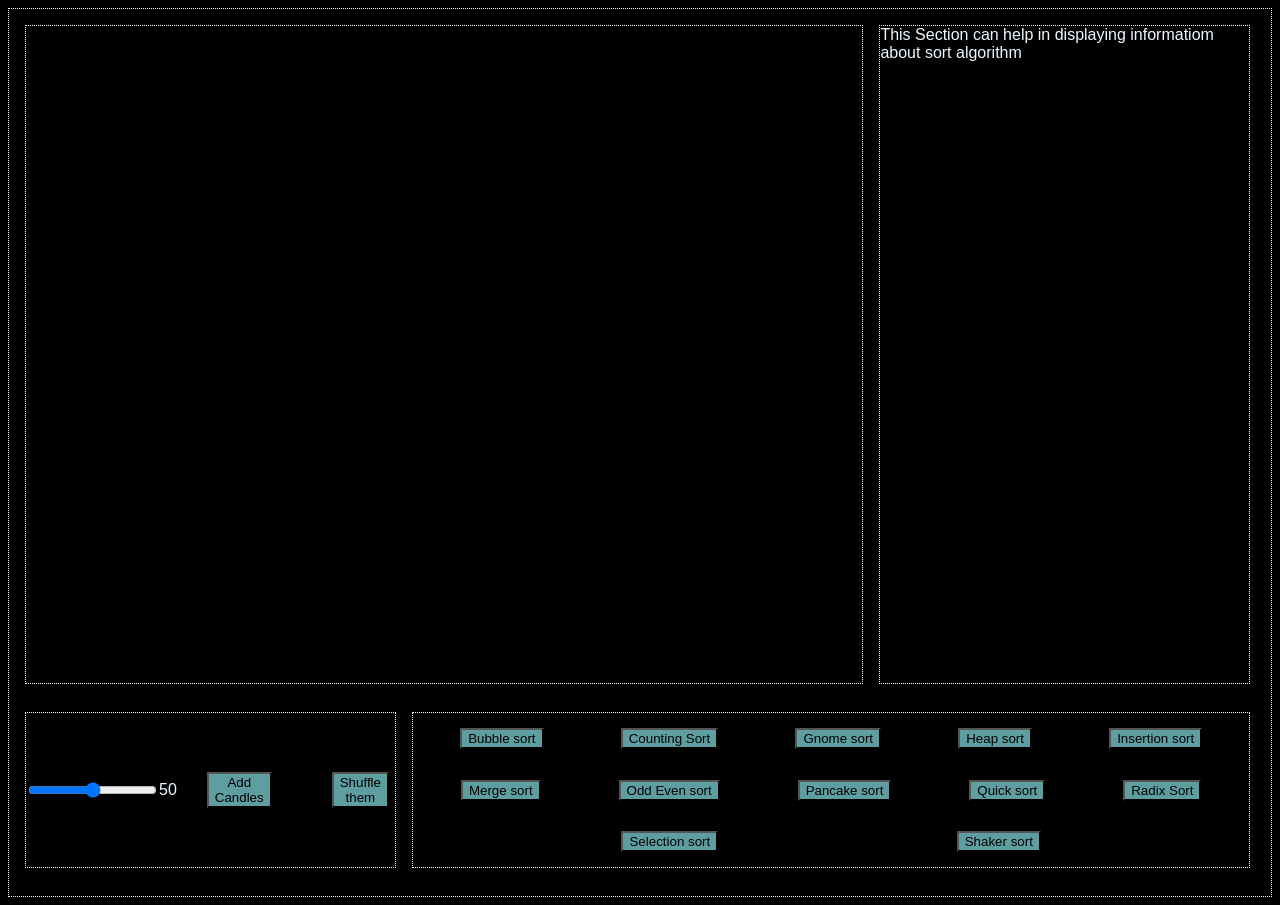
==== index.html @ 6dc23798 "Initial commit" ====
<!DOCTYPE html>
<html lang="en">

<head>
    <meta charset="UTF-8">
    <meta name="viewport" content="width=device-width, initial-scale=1.0">
    <link rel="stylesheet" href="layout.css">
    <link rel="stylesheet" href="style.css">
    <title>Sort Visualisor</title>
</head>

<body>
    <div class="main">
        <div class="graphArea b1"></div>
        <div class="info b2">This Section can help in displaying informatiom about sort algorithm</div>
        <div class="suffle-range b3">
            <input class="rangeINP" type="range" min="5" , max="100" value="num" inputmode="numeric">
            <p class="pINP">50</p>
            <button onclick="genrate()">Add Candles</button>
            <br>
            <button onclick="sfl()">Shuffle them</button>
        </div>
        <div class="sorts b4">
            <button class="btn" onclick="Bubble()">Bubble sort</button>
            <button onclick="countS()">Counting Sort</button>
            <button onclick="gnome()">Gnome sort</button>
            <button onclick="heapSort()">Heap sort</button>
            <button onclick="insertion()">Insertion sort</button>
            <button onclick="divide(0, arr.length - 1);">Merge sort</button>
            <button onclick="oddEvenSort()">Odd Even sort</button>
            <button onclick="pancakeSort()">Pancake sort</button>
            <button onclick="qs(0, arr.length-1)">Quick sort</button>
            <button onclick="radix()">Radix Sort</button>
            <button onclick="selection()">Selection sort</button>
            <button onclick="shakerSort()">Shaker sort</button>
        </div>
    </div>
    <script src="app.js"></script>
    <script src="./sortAlgo/bubbleS.js"></script>
    <script src="./sortAlgo/count.js"></script>
    <script src="./sortAlgo/gnome.js"></script>
    <script src="./sortAlgo/insertionS.js"></script>
    <script src="./sortAlgo/merge.js"></script>
    <script src="./sortAlgo/quick.js"></script>
    <script src="./sortAlgo/selectionS.js"></script>
    <script src="./sortAlgo/radix.js"></script>
    <script src="./sortAlgo/heap.js"></script>
    <script src="./sortAlgo/pancake.js"></script>
    <script src="./sortAlgo/shaker.js"></script>
    <script src="./sortAlgo/oe.js"></script>
</body>
</html>
---- layout.css ----
body {
    background-color: black;
    border: 0.3px dotted white;
    overflow: hidden;
    padding: 1rem;
    color: aliceblue;
}
.main {
    height: 95vh;
    display: flex;
    flex-wrap: wrap;
    gap: 1rem;
}

.b1 {
    border: 0.3px dotted white;
    width: 68%;
    height: 75%;
}
.b2 {
    padding-bottom: 1em;
    border: 0.3px dotted white;
    width: 30%;
    height: 75%;
    overflow: scroll;
}
.b3 {
    border: 0.3px dotted white;
    width: 30%;
    height: 18%;
}
.b4 {
    border: 0.3px dotted white;
    width: 68%;
    height: 18%;
}
/* mediaQuries */
---- style.css ----
* {
    font-family: 'Trebuchet MS', 'Lucida Sans Unicode', 'Lucida Grande', 'Lucida Sans', Arial, sans-serif;
}
.graphArea {
    display: flex;
    gap: 1px;
    justify-content: center;
    align-items: last baseline;
    padding-bottom: 1em;
}
button {
    background-color: cadetblue;
    margin: 0px 30px;
}
.suffle-range {
    display: flex;
    justify-content: space-evenly;
    align-items: center;
}
.sorts {
    display: flex;
    justify-content: space-evenly;
    align-items: center;
    flex-wrap: wrap;
}
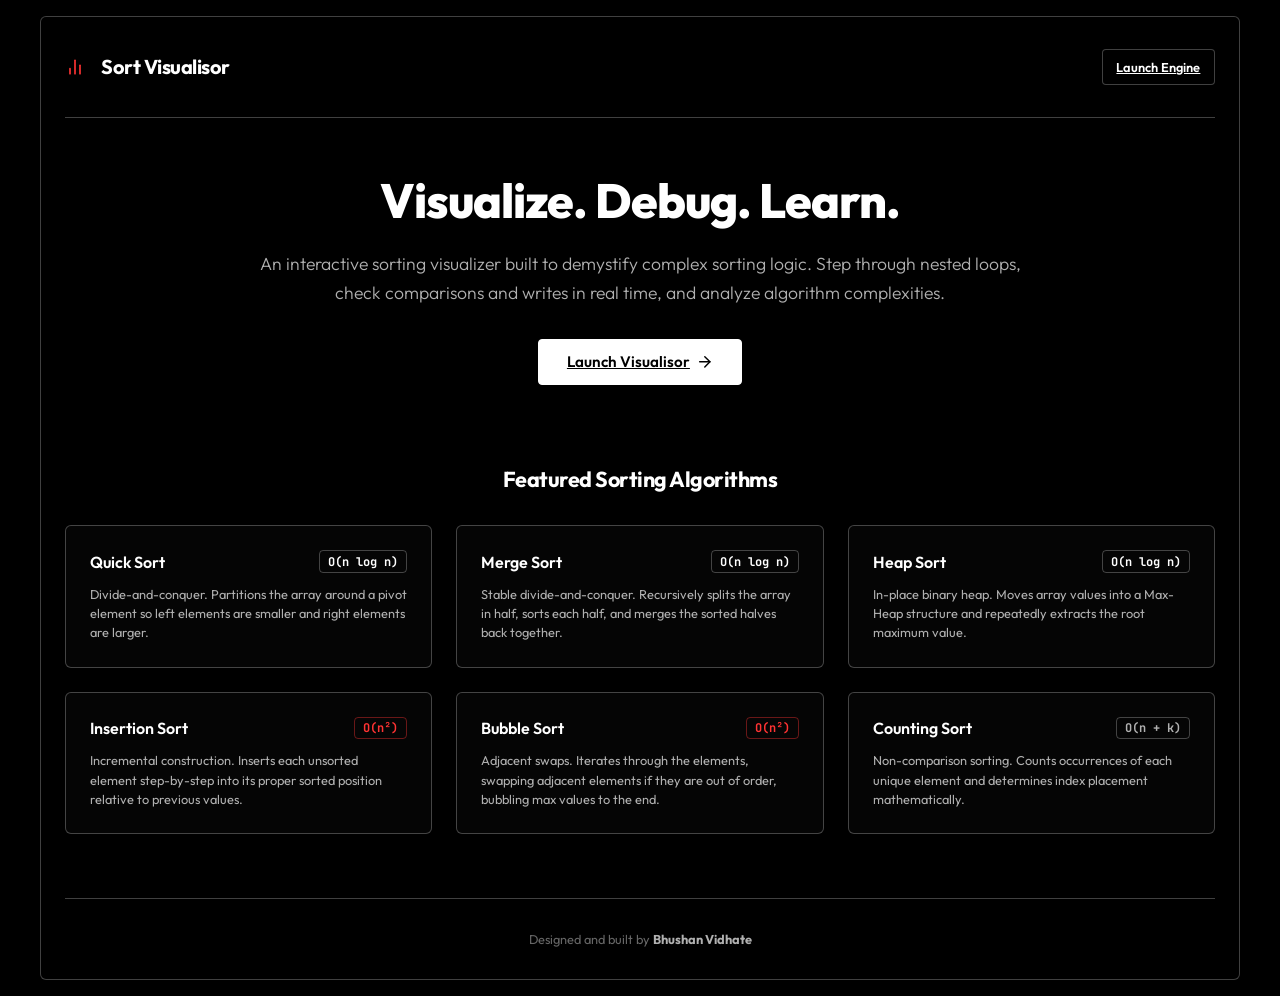
==== commit a9b3beda: "changes UI" ====
--- a/index.html
+++ b/index.html
@@ -1,52 +1,107 @@
 <!DOCTYPE html>
 <html lang="en">
-
 <head>
     <meta charset="UTF-8">
     <meta name="viewport" content="width=device-width, initial-scale=1.0">
-    <link rel="stylesheet" href="layout.css">
+    <title>Sort Visualisor - Home</title>
+    <!-- Google Fonts: Outfits for headings/UI, JetBrains Mono for complexities -->
+    <link rel="preconnect" href="https://fonts.googleapis.com">
+    <link rel="preconnect" href="https://fonts.gstatic.com" crossorigin>
+    <link href="https://fonts.googleapis.com/css2?family=JetBrains+Mono:wght@400;500;700&family=Outfit:wght@300;400;500;600;700;800&display=swap" rel="stylesheet">
     <link rel="stylesheet" href="style.css">
-    <title>Sort Visualisor</title>
 </head>
+<body>
+    <div class="landing-layout">
+        <!-- HEADER -->
+        <header class="landing-header">
+            <div class="logo-area">
+                <svg class="logo-icon" viewBox="0 0 24 24" fill="none" stroke="currentColor" stroke-width="2">
+                    <line x1="18" y1="20" x2="18" y2="10" stroke-linecap="round"></line>
+                    <line x1="12" y1="20" x2="12" y2="4" stroke-linecap="round"></line>
+                    <line x1="6" y1="20" x2="6" y2="14" stroke-linecap="round"></line>
+                </svg>
+                <span class="logo-title">Sort Visualisor</span>
+            </div>
+            <a href="visualizer.html" class="btn launch-nav-btn">Launch Engine</a>
+        </header>
 
-<body>
-    <div class="main">
-        <div class="graphArea b1"></div>
-        <div class="info b2">This Section can help in displaying informatiom about sort algorithm</div>
-        <div class="suffle-range b3">
-            <input class="rangeINP" type="range" min="5" , max="100" value="num" inputmode="numeric">
-            <p class="pINP">50</p>
-            <button onclick="genrate()">Add Candles</button>
-            <br>
-            <button onclick="sfl()">Shuffle them</button>
-        </div>
-        <div class="sorts b4">
-            <button class="btn" onclick="Bubble()">Bubble sort</button>
-            <button onclick="countS()">Counting Sort</button>
-            <button onclick="gnome()">Gnome sort</button>
-            <button onclick="heapSort()">Heap sort</button>
-            <button onclick="insertion()">Insertion sort</button>
-            <button onclick="divide(0, arr.length - 1);">Merge sort</button>
-            <button onclick="oddEvenSort()">Odd Even sort</button>
-            <button onclick="pancakeSort()">Pancake sort</button>
-            <button onclick="qs(0, arr.length-1)">Quick sort</button>
-            <button onclick="radix()">Radix Sort</button>
-            <button onclick="selection()">Selection sort</button>
-            <button onclick="shakerSort()">Shaker sort</button>
-        </div>
+        <!-- HERO SECTION -->
+        <section class="hero-section">
+            <h1 class="hero-title">Visualize. Debug. Learn.</h1>
+            <p class="hero-subtitle">
+                An interactive sorting visualizer built to demystify complex sorting logic. Step through nested loops, check comparisons and writes in real time, and analyze algorithm complexities.
+            </p>
+            <div class="hero-actions">
+                <a href="visualizer.html" class="btn primary-hero-btn">
+                    Launch Visualisor
+                    <svg viewBox="0 0 24 24" fill="none" stroke="currentColor" stroke-width="2" class="arrow-icon">
+                        <line x1="5" y1="12" x2="19" y2="12" stroke-linecap="round"></line>
+                        <polyline points="12 5 19 12 12 19" stroke-linecap="round" stroke-linejoin="round"></polyline>
+                    </svg>
+                </a>
+            </div>
+        </section>
+
+        <!-- ALGORITHMS PREVIEW SECTION -->
+        <section class="preview-section">
+            <h2 class="preview-heading">Featured Sorting Algorithms</h2>
+            <div class="algo-grid">
+                
+                <div class="preview-card">
+                    <div class="preview-card-header">
+                        <h3>Quick Sort</h3>
+                        <span class="complexity-badge">O(n log n)</span>
+                    </div>
+                    <p class="preview-card-desc">Divide-and-conquer. Partitions the array around a pivot element so left elements are smaller and right elements are larger.</p>
+                </div>
+                
+                <div class="preview-card">
+                    <div class="preview-card-header">
+                        <h3>Merge Sort</h3>
+                        <span class="complexity-badge">O(n log n)</span>
+                    </div>
+                    <p class="preview-card-desc">Stable divide-and-conquer. Recursively splits the array in half, sorts each half, and merges the sorted halves back together.</p>
+                </div>
+                
+                <div class="preview-card">
+                    <div class="preview-card-header">
+                        <h3>Heap Sort</h3>
+                        <span class="complexity-badge">O(n log n)</span>
+                    </div>
+                    <p class="preview-card-desc">In-place binary heap. Moves array values into a Max-Heap structure and repeatedly extracts the root maximum value.</p>
+                </div>
+
+                <div class="preview-card">
+                    <div class="preview-card-header">
+                        <h3>Insertion Sort</h3>
+                        <span class="complexity-badge-worst">O(n²)</span>
+                    </div>
+                    <p class="preview-card-desc">Incremental construction. Inserts each unsorted element step-by-step into its proper sorted position relative to previous values.</p>
+                </div>
+
+                <div class="preview-card">
+                    <div class="preview-card-header">
+                        <h3>Bubble Sort</h3>
+                        <span class="complexity-badge-worst">O(n²)</span>
+                    </div>
+                    <p class="preview-card-desc">Adjacent swaps. Iterates through the elements, swapping adjacent elements if they are out of order, bubbling max values to the end.</p>
+                </div>
+
+                <div class="preview-card">
+                    <div class="preview-card-header">
+                        <h3>Counting Sort</h3>
+                        <span class="complexity-badge-k">O(n + k)</span>
+                    </div>
+                    <p class="preview-card-desc">Non-comparison sorting. Counts occurrences of each unique element and determines index placement mathematically.</p>
+                </div>
+                
+            </div>
+        </section>
+
+        <!-- FOOTER -->
+        <footer class="landing-footer">
+            <p>Designed and built by <strong>Bhushan Vidhate</strong></p>
+        </footer>
     </div>
-    <script src="app.js"></script>
-    <script src="./sortAlgo/bubbleS.js"></script>
-    <script src="./sortAlgo/count.js"></script>
-    <script src="./sortAlgo/gnome.js"></script>
-    <script src="./sortAlgo/insertionS.js"></script>
-    <script src="./sortAlgo/merge.js"></script>
-    <script src="./sortAlgo/quick.js"></script>
-    <script src="./sortAlgo/selectionS.js"></script>
-    <script src="./sortAlgo/radix.js"></script>
-    <script src="./sortAlgo/heap.js"></script>
-    <script src="./sortAlgo/pancake.js"></script>
-    <script src="./sortAlgo/shaker.js"></script>
-    <script src="./sortAlgo/oe.js"></script>
 </body>
 </html>
--- a/style.css
+++ b/style.css
@@ -1,25 +1,892 @@
+/* 
+ * Sort Visualisor - Clean Black, White, and Red Styling
+ * Restored to original project constraints with professional UI/UX layout.
+ */
+
+ :root {
+    --bg-app: #000000;
+    --bg-panel: #000000;
+    --bg-canvas: #000000;
+    --bg-code: #000000;
+    --border-color: rgba(255, 255, 255, 0.25);
+    --border-color-focus: rgba(255, 255, 255, 0.6);
+    
+    --color-accent: #ff3333;      /* Red for Candle Transfer and Accents */
+    --color-accent-hover: #cc0000;
+    
+    --text-primary: #ffffff;
+    --text-muted: #b0b0b0;
+    --text-dimmed: #666666;
+    
+    /* Strict Black, White, Red Palette */
+    --bar-default: #ffffff;       /* White candles */
+    --bar-compare: #ff3333;       /* Red for transfer */
+    --bar-swap: #ff3333;          /* Red */
+    --bar-write: #ff3333;         /* Red */
+    --bar-pivot: #ff3333;         /* Red */
+    --bar-sorted-sweep: #ffffff;  /* White sweep */
+    --bar-sorted: #ffffff;        /* White sorted */
+    --bar-success: #ffffff;
+    
+    --font-sans: 'Outfit', -apple-system, BlinkMacSystemFont, "Segoe UI", Roboto, sans-serif;
+    --font-mono: 'JetBrains Mono', monospace;
+    
+    --radius-sm: 4px;
+    --radius-md: 6px;
+    --transition: all 0.15s ease-in-out;
+}
+
 * {
-    font-family: 'Trebuchet MS', 'Lucida Sans Unicode', 'Lucida Grande', 'Lucida Sans', Arial, sans-serif;
-}
+    margin: 0;
+    padding: 0;
+    box-sizing: border-box;
+    font-family: var(--font-sans);
+    scrollbar-width: thin;
+    scrollbar-color: rgba(255, 255, 255, 0.25) transparent;
+}
+
+/* Scrollbars */
+::-webkit-scrollbar {
+    width: 6px;
+    height: 6px;
+}
+::-webkit-scrollbar-track {
+    background: transparent;
+}
+::-webkit-scrollbar-thumb {
+    background: rgba(255, 255, 255, 0.25);
+    border-radius: var(--radius-sm);
+}
+::-webkit-scrollbar-thumb:hover {
+    background: rgba(255, 255, 255, 0.5);
+}
+
+body {
+    background-color: var(--bg-app);
+    color: var(--text-primary);
+    min-height: 100vh;
+    display: flex;
+    justify-content: center;
+    align-items: center;
+    padding: 1rem;
+    overflow-y: auto;
+}
+
+/* LANDING PAGE SPECIFIC LAYOUT */
+.landing-layout {
+    width: 100%;
+    max-width: 1200px;
+    margin: 0 auto;
+    min-height: 85vh;
+    display: flex;
+    flex-direction: column;
+    padding: 2rem 1.5rem;
+    background: #000;
+    border: 1px solid var(--border-color);
+    border-radius: var(--radius-md);
+}
+
+.landing-header {
+    display: flex;
+    justify-content: space-between;
+    align-items: center;
+    padding-bottom: 2rem;
+    border-bottom: 1px solid var(--border-color);
+    margin-bottom: 3.5rem;
+}
+
+.logo-title {
+    font-size: 1.25rem;
+    font-weight: 700;
+    letter-spacing: -0.5px;
+    color: var(--text-primary);
+}
+
+.launch-nav-btn {
+    border-color: var(--border-color) !important;
+}
+
+.launch-nav-btn:hover {
+    background: var(--text-primary) !important;
+    color: var(--bg-app) !important;
+    border-color: var(--text-primary) !important;
+}
+
+/* Hero elements */
+.hero-section {
+    max-width: 800px;
+    margin: 0 auto 5rem;
+    text-align: center;
+}
+
+.hero-title {
+    font-size: 3rem;
+    font-weight: 800;
+    letter-spacing: -1px;
+    line-height: 1.1;
+    margin-bottom: 1.5rem;
+    color: var(--text-primary);
+}
+
+.hero-subtitle {
+    font-size: 1.1rem;
+    color: var(--text-muted);
+    line-height: 1.6;
+    margin-bottom: 2rem;
+    font-weight: 300;
+}
+
+.hero-actions {
+    display: flex;
+    justify-content: center;
+}
+
+.primary-hero-btn {
+    background: var(--text-primary) !important;
+    color: var(--bg-app) !important;
+    border-color: var(--text-primary) !important;
+    padding: 0.8rem 1.75rem !important;
+    font-size: 0.95rem !important;
+    border-radius: var(--radius-sm);
+}
+
+.primary-hero-btn:hover {
+    background: var(--color-accent) !important;
+    border-color: var(--color-accent) !important;
+    color: #ffffff !important;
+}
+
+.arrow-icon {
+    width: 1.1rem;
+    height: 1.1rem;
+    transition: var(--transition);
+}
+
+.primary-hero-btn:hover .arrow-icon {
+    transform: translateX(3px);
+}
+
+/* Feature grid */
+.preview-section {
+    margin-bottom: 4rem;
+}
+
+.preview-heading {
+    font-size: 1.35rem;
+    font-weight: 700;
+    margin-bottom: 2rem;
+    text-align: center;
+    letter-spacing: -0.5px;
+}
+
+.algo-grid {
+    display: grid;
+    grid-template-columns: repeat(auto-fit, minmax(320px, 1fr));
+    gap: 1.5rem;
+}
+
+.preview-card {
+    background: #050505;
+    border: 1px solid var(--border-color);
+    border-radius: var(--radius-md);
+    padding: 1.5rem;
+    transition: var(--transition);
+}
+
+.preview-card:hover {
+    border-color: var(--color-accent);
+}
+
+.preview-card-header {
+    display: flex;
+    justify-content: space-between;
+    align-items: center;
+    margin-bottom: 0.75rem;
+}
+
+.preview-card-header h3 {
+    font-size: 1rem;
+    font-weight: 600;
+}
+
+.complexity-badge, .complexity-badge-worst, .complexity-badge-k {
+    font-family: var(--font-mono);
+    font-size: 0.75rem;
+    font-weight: 700;
+    padding: 0.15rem 0.5rem;
+    border-radius: var(--radius-sm);
+    border: 1px solid var(--border-color);
+}
+
+.complexity-badge {
+    color: var(--text-primary);
+}
+
+.complexity-badge-worst {
+    color: var(--color-accent);
+    border-color: rgba(255, 51, 51, 0.4);
+}
+
+.complexity-badge-k {
+    color: var(--text-muted);
+}
+
+.preview-card-desc {
+    font-size: 0.8rem;
+    color: var(--text-muted);
+    line-height: 1.5;
+}
+
+.landing-footer {
+    text-align: center;
+    padding-top: 2rem;
+    border-top: 1px solid var(--border-color);
+    font-size: 0.8rem;
+    color: var(--text-dimmed);
+}
+
+.landing-footer strong {
+    color: var(--text-muted);
+}
+
+/* APPLICATION LAYOUT (visualizer.html) */
+.app-layout {
+    width: 100%;
+    max-width: 1600px;
+    height: 94vh;
+    background: var(--bg-panel);
+    border: 1px solid var(--border-color);
+    border-radius: var(--radius-md);
+    display: flex;
+    flex-direction: column;
+    overflow: hidden;
+}
+
+/* Header bar */
+.app-header {
+    padding: 0.9rem 1.5rem;
+    border-bottom: 1px solid var(--border-color);
+    display: flex;
+    justify-content: space-between;
+    align-items: center;
+    background: #000;
+    flex-wrap: wrap;
+    gap: 1rem;
+}
+
+.logo-area {
+    display: flex;
+    align-items: center;
+    gap: 1rem;
+}
+
+.back-link {
+    display: flex;
+    align-items: center;
+    gap: 0.35rem;
+    text-decoration: none;
+    font-size: 0.8rem;
+    font-weight: 600;
+    color: var(--text-muted);
+    border: 1px solid var(--border-color);
+    padding: 0.4rem 0.75rem;
+    border-radius: var(--radius-sm);
+    transition: var(--transition);
+}
+
+.back-link:hover {
+    color: var(--text-primary);
+    border-color: var(--text-primary);
+    background: rgba(255, 255, 255, 0.05);
+}
+
+.back-icon {
+    width: 0.85rem;
+    height: 0.85rem;
+}
+
+.logo-icon {
+    width: 1.25rem;
+    height: 1.25rem;
+    color: var(--color-accent);
+}
+
+.logo-text h1 {
+    font-size: 1.1rem;
+    font-weight: 700;
+    letter-spacing: -0.5px;
+    color: var(--text-primary);
+}
+
+.logo-text p {
+    font-size: 0.7rem;
+    color: var(--text-muted);
+    margin-top: -2px;
+}
+
+/* Counters */
+.telemetry-bar {
+    display: flex;
+    gap: 1rem;
+}
+
+.stat-badge {
+    background: var(--bg-app);
+    border: 1px solid var(--border-color);
+    border-radius: var(--radius-sm);
+    padding: 0.4rem 1rem;
+    display: flex;
+    flex-direction: column;
+    align-items: flex-start;
+    min-width: 105px;
+}
+
+.stat-label {
+    font-size: 0.65rem;
+    color: var(--text-dimmed);
+    text-transform: uppercase;
+    letter-spacing: 0.5px;
+    margin-bottom: 0.1rem;
+    font-weight: 600;
+}
+
+.stat-value {
+    font-size: 1.05rem;
+    font-weight: 700;
+    color: var(--text-primary);
+}
+
+/* Main 3-column layout structure */
+.main-content {
+    flex: 1;
+    display: grid;
+    grid-template-columns: 280px 1fr 320px;
+    overflow: hidden;
+}
+
+.control-panel, .analytics-panel {
+    height: 100%;
+    display: flex;
+    flex-direction: column;
+    overflow-y: auto;
+}
+
+.control-panel {
+    border-right: 1px solid var(--border-color);
+}
+
+.analytics-panel {
+    border-left: 1px solid var(--border-color);
+}
+
+.panel-section {
+    padding: 1.25rem;
+    border-bottom: 1px solid var(--border-color);
+}
+
+.panel-section:last-child {
+    border-bottom: none;
+}
+
+.panel-heading {
+    font-size: 0.75rem;
+    font-weight: 700;
+    text-transform: uppercase;
+    letter-spacing: 1px;
+    color: var(--text-muted);
+    margin-bottom: 1rem;
+}
+
+/* Inputs & Form layout */
+.control-group {
+    margin-bottom: 1.25rem;
+}
+
+.control-group:last-child {
+    margin-bottom: 0;
+}
+
+.control-group label {
+    display: block;
+    font-size: 0.75rem;
+    font-weight: 600;
+    color: var(--text-muted);
+    margin-bottom: 0.35rem;
+}
+
+/* Select element */
+.select-container {
+    position: relative;
+    width: 100%;
+}
+
+.select-container select {
+    width: 100%;
+    background: var(--bg-app);
+    border: 1px solid var(--border-color);
+    border-radius: var(--radius-sm);
+    padding: 0.55rem 0.75rem;
+    color: var(--text-primary);
+    font-size: 0.8rem;
+    font-weight: 500;
+    outline: none;
+    cursor: pointer;
+    appearance: none;
+    -webkit-appearance: none;
+    transition: var(--transition);
+}
+
+.select-container select:focus {
+    border-color: var(--border-color-focus);
+}
+
+.select-container::after {
+    content: "▼";
+    font-size: 0.6rem;
+    color: var(--text-dimmed);
+    position: absolute;
+    right: 0.75rem;
+    top: 50%;
+    transform: translateY(-50%);
+    pointer-events: none;
+}
+
+/* Slider */
+.slider-info {
+    display: flex;
+    justify-content: space-between;
+    align-items: center;
+    margin-bottom: 0.35rem;
+}
+
+.slider-info label {
+    margin-bottom: 0;
+}
+
+.badge {
+    background: var(--bg-app);
+    border: 1px solid var(--border-color);
+    border-radius: var(--radius-sm);
+    padding: 0.1rem 0.4rem;
+    font-size: 0.7rem;
+    font-weight: 700;
+    color: var(--text-primary);
+}
+
+input[type="range"] {
+    -webkit-appearance: none;
+    width: 100%;
+    height: 3px;
+    background: var(--border-color);
+    border-radius: 1px;
+    outline: none;
+}
+
+input[type="range"]::-webkit-slider-thumb {
+    -webkit-appearance: none;
+    width: 12px;
+    height: 12px;
+    border-radius: 50%;
+    background: var(--text-primary);
+    cursor: pointer;
+    transition: var(--transition);
+}
+
+input[type="range"]::-webkit-slider-thumb:hover {
+    background: var(--color-accent);
+}
+
+/* Inject array text field */
+.input-action-row {
+    display: flex;
+    gap: 0.5rem;
+}
+
+.input-action-row input {
+    flex: 1;
+    background: var(--bg-app);
+    border: 1px solid var(--border-color);
+    border-radius: var(--radius-sm);
+    padding: 0.5rem 0.75rem;
+    color: var(--text-primary);
+    font-size: 0.8rem;
+    outline: none;
+    transition: var(--transition);
+}
+
+.input-action-row input:focus {
+    border-color: var(--border-color-focus);
+}
+
+/* Solid Minimalist Buttons */
+.btn {
+    border: 1px solid var(--border-color);
+    background: var(--bg-app);
+    color: var(--text-primary);
+    font-size: 0.8rem;
+    font-weight: 600;
+    border-radius: var(--radius-sm);
+    padding: 0.55rem 0.85rem;
+    cursor: pointer;
+    display: inline-flex;
+    align-items: center;
+    justify-content: center;
+    gap: 0.35rem;
+    transition: var(--transition);
+    outline: none;
+}
+
+.primary-outline-btn {
+    background: transparent;
+    border-color: var(--border-color);
+}
+
+.primary-outline-btn:hover {
+    border-color: var(--text-primary);
+}
+
+.play-btn {
+    background: var(--text-primary);
+    border-color: var(--text-primary);
+    color: var(--bg-app);
+}
+
+.play-btn:hover:not(:disabled) {
+    background: var(--color-accent);
+    border-color: var(--color-accent);
+    color: #ffffff;
+}
+
+.pause-btn {
+    background: transparent;
+    border-color: rgba(255, 51, 51, 0.4);
+    color: #f87171;
+}
+
+.pause-btn:hover:not(:disabled) {
+    background: rgba(255, 51, 51, 0.1);
+}
+
+.step-btn:hover:not(:disabled) {
+    background: rgba(255, 255, 255, 0.05);
+}
+
+.reset-btn:hover:not(:disabled) {
+    background: rgba(255, 255, 255, 0.05);
+}
+
+.btn:disabled {
+    opacity: 0.4;
+    cursor: not-allowed;
+}
+
+.control-grid {
+    display: grid;
+    grid-template-columns: 1fr 1fr;
+    gap: 0.5rem;
+    margin-bottom: 0.75rem;
+}
+
+.utility-actions {
+    display: flex;
+    flex-direction: column;
+    gap: 0.4rem;
+}
+
+.text-btn {
+    width: 100%;
+    padding: 0.45rem;
+    font-size: 0.75rem;
+}
+
+.text-btn:hover {
+    background: rgba(255, 255, 255, 0.05);
+}
+
+/* CENTER VISUALIZATION GRAPH */
+.canvas-panel {
+    background: var(--bg-canvas);
+    border-left: none;
+    border-right: none;
+    display: flex;
+    justify-content: center;
+    align-items: center;
+    padding: 2rem;
+    overflow: hidden;
+}
+
 .graphArea {
-    display: flex;
-    gap: 1px;
+    width: 100%;
+    height: 100%;
+    display: flex;
+    align-items: flex-end;
     justify-content: center;
-    align-items: last baseline;
-    padding-bottom: 1em;
-}
-button {
-    background-color: cadetblue;
-    margin: 0px 30px;
-}
-.suffle-range {
-    display: flex;
-    justify-content: space-evenly;
-    align-items: center;
-}
-.sorts {
-    display: flex;
-    justify-content: space-evenly;
-    align-items: center;
-    flex-wrap: wrap;
+}
+
+/* Visualization column bar */
+.visual-bar {
+    position: relative;
+    background: var(--bar-default); /* Solid white */
+    border-radius: 0; /* Flat, sharp corners */
+}
+
+/* Visual bar states: strictly turn red when transferred (compares, swaps, pivots, writes) */
+.visual-bar.comparing {
+    background: var(--bar-compare) !important;
+}
+
+.visual-bar.swapping {
+    background: var(--bar-swap) !important;
+}
+
+.visual-bar.writing {
+    background: var(--bar-write) !important;
+}
+
+.visual-bar.pivot {
+    background: var(--bar-pivot) !important;
+}
+
+.visual-bar.sorted-sweep {
+    background: var(--bar-sorted-sweep) !important;
+}
+
+.visual-bar.sorted {
+    background: var(--bar-success);
+}
+
+.bar-label {
+    position: absolute;
+    bottom: -1.25rem;
+    font-size: 0.65rem;
+    font-family: var(--font-mono);
+    color: var(--text-muted);
+}
+
+/* RIGHT SPECS SIDEBAR */
+.spec-title {
+    font-size: 1.1rem;
+    font-weight: 700;
+    color: var(--text-primary);
+    margin-bottom: 0.35rem;
+}
+
+.spec-desc {
+    font-size: 0.75rem;
+    color: var(--text-muted);
+    line-height: 1.4;
+    margin-bottom: 0.85rem;
+}
+
+.metrics-grid {
+    border-top: 1px solid var(--border-color);
+    padding-top: 0.5rem;
+}
+
+.metric-row {
+    display: flex;
+    justify-content: space-between;
+    padding: 0.3rem 0;
+    font-size: 0.75rem;
+}
+
+.metric-label {
+    color: var(--text-muted);
+}
+
+.metric-val {
+    font-weight: 600;
+    color: var(--text-primary);
+}
+
+/* Red highlights for metrics */
+.text-red { color: var(--color-accent); }
+.text-yellow { color: var(--text-primary); }
+.text-green { color: var(--text-primary); }
+
+/* Code tracer section */
+.code-section {
+    flex: 1.3;
+    display: flex;
+    flex-direction: column;
+    overflow: hidden;
+    min-height: 220px;
+}
+
+.code-box {
+    background: var(--bg-code);
+    border: 1px solid var(--border-color);
+    border-radius: var(--radius-sm);
+    flex: 1;
+    overflow-y: auto;
+    font-family: var(--font-mono);
+}
+
+pre {
+    margin: 0;
+    padding: 0.5rem 0;
+    font-size: 0.7rem;
+    line-height: 1.4;
+}
+
+.code-line {
+    display: flex;
+    padding: 0.05rem 0.5rem;
+    border-left: 2px solid transparent;
+}
+
+/* Active debug code highlight: clean red indicator */
+.code-line.active {
+    background: rgba(255, 51, 51, 0.12);
+    border-left-color: var(--color-accent);
+    color: #fff;
+    font-weight: 500;
+}
+
+.line-num {
+    color: var(--text-dimmed);
+    width: 1.25rem;
+    text-align: right;
+    margin-right: 0.75rem;
+    user-select: none;
+}
+
+.line-code {
+    white-space: pre-wrap;
+    word-break: break-all;
+}
+
+/* Retro console logs */
+.log-section {
+    flex: 0.8;
+    display: flex;
+    flex-direction: column;
+    overflow: hidden;
+    min-height: 140px;
+}
+
+.terminal-logs {
+    background: var(--bg-code);
+    border: 1px solid var(--border-color);
+    border-radius: var(--radius-sm);
+    flex: 1;
+    padding: 0.5rem 0.75rem;
+    overflow-y: auto;
+    font-family: var(--font-mono);
+    font-size: 0.68rem;
+    color: var(--text-muted);
+}
+
+.log-entry {
+    margin-bottom: 0.25rem;
+    line-height: 1.3;
+}
+
+.log-time {
+    color: var(--text-dimmed);
+}
+
+.log-entry.system {
+    color: var(--color-accent);
+}
+
+.log-entry.success {
+    color: var(--text-primary);
+    font-weight: 600;
+}
+
+/* RESPONSIVE LAYOUT adjustments */
+@media (max-width: 1100px) {
+    .main-content {
+        grid-template-columns: 240px 1fr;
+        grid-template-rows: 1fr 280px;
+    }
+    
+    .analytics-panel {
+        grid-column: 1 / -1;
+        grid-row: 2;
+        flex-direction: row;
+        border-left: none;
+        border-top: 1px solid var(--border-color);
+    }
+    
+    .analytics-panel .panel-section {
+        flex: 1;
+        border-bottom: none;
+        border-right: 1px solid var(--border-color);
+        height: 100%;
+    }
+    
+    .analytics-panel .panel-section:last-child {
+        border-right: none;
+    }
+    
+    .app-layout {
+        height: auto;
+        min-height: 94vh;
+    }
+}
+
+@media (max-width: 768px) {
+    body {
+        padding: 0.25rem;
+    }
+    
+    .landing-layout {
+        min-height: auto;
+    }
+    
+    .hero-title {
+        font-size: 2.25rem;
+    }
+    
+    .app-layout {
+        height: auto;
+        border-radius: var(--radius-sm);
+    }
+    
+    .app-header {
+        padding: 0.75rem 1rem;
+        flex-direction: column;
+        align-items: flex-start;
+    }
+    
+    .main-content {
+        grid-template-columns: 1fr;
+        grid-template-rows: auto 380px auto;
+    }
+    
+    .control-panel {
+        grid-row: 1;
+        border-right: none;
+        border-bottom: 1px solid var(--border-color);
+        height: auto;
+    }
+    
+    .canvas-panel {
+        grid-row: 2;
+        height: 380px;
+    }
+    
+    .analytics-panel {
+        grid-row: 3;
+        grid-column: 1;
+        flex-direction: column;
+        border-top: 1px solid var(--border-color);
+        height: auto;
+    }
+    
+    .analytics-panel .panel-section {
+        border-right: none;
+        border-bottom: 1px solid var(--border-color);
+        height: auto;
+    }
+    
+    .control-grid {
+        grid-template-columns: 1fr;
+    }
+    
+    .algo-grid {
+        grid-template-columns: 1fr;
+    }
 }
